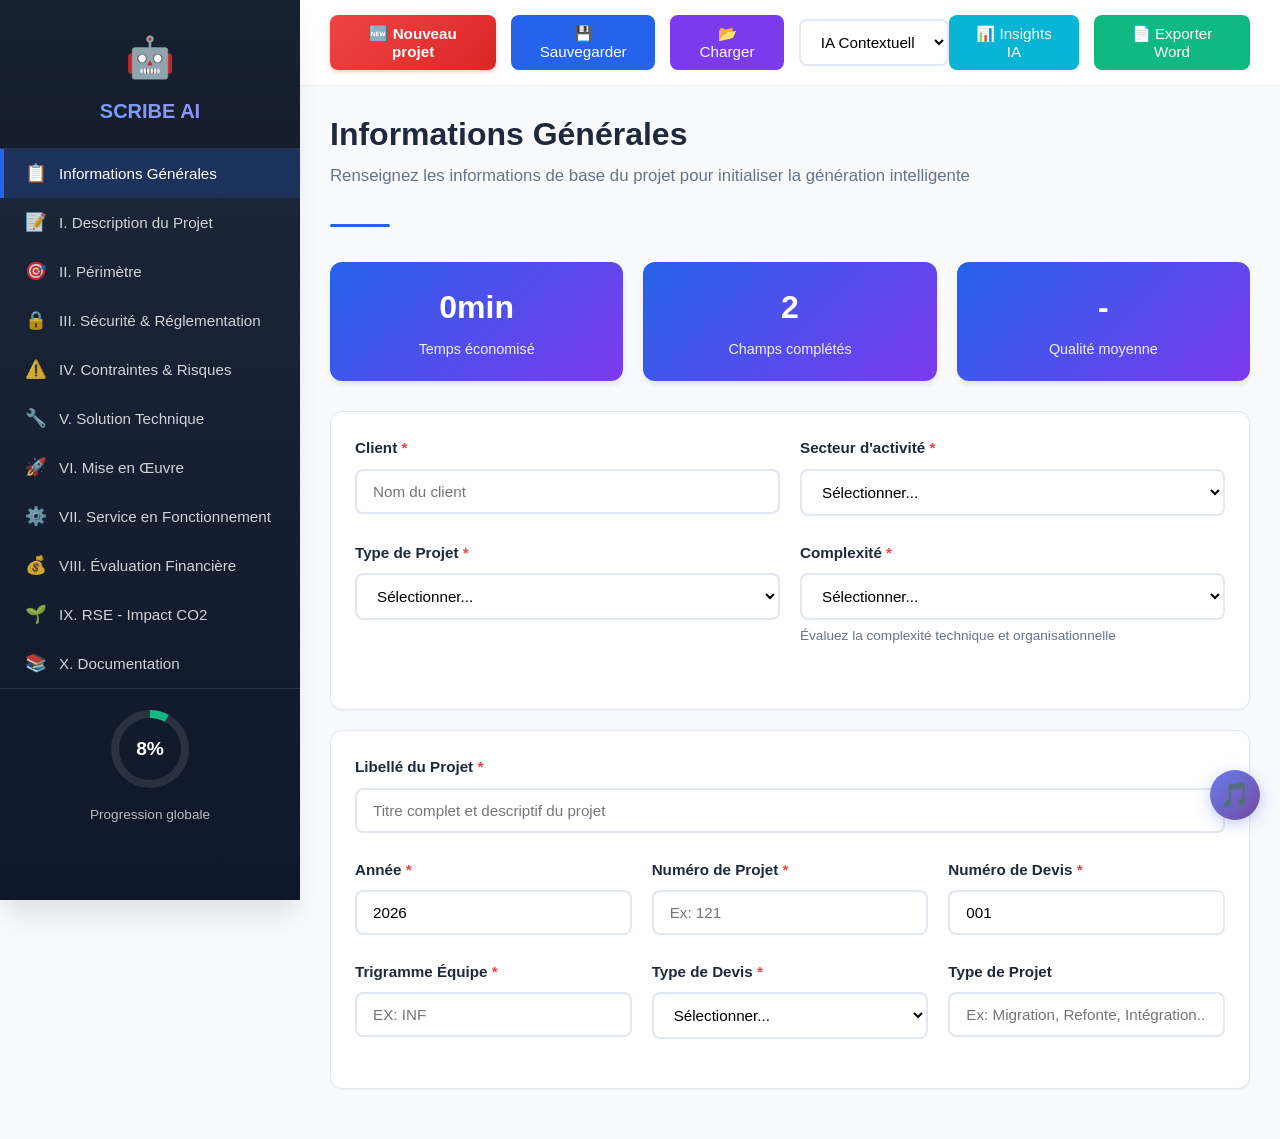
==== html/index.html @ 8eee84ea "Add html folder with documentation/interface" ====
<!DOCTYPE html>
<html lang="fr">
<head>
    <meta charset="UTF-8">
    <meta name="viewport" content="width=device-width, initial-scale=1.0">
    <title>SCRIBE AI - Générateur Intelligent de Notes de Cadrage</title>
    
    <!-- CSS -->
    <link rel="stylesheet" href="css/main.css">
    <link rel="stylesheet" href="css/components.css">
    <link rel="stylesheet" href="css/responsive.css">
    
    <!-- Bibliothèques externes -->
    <script src="https://unpkg.com/docx@8.5.0/build/index.umd.js"></script>
    <script src="https://cdnjs.cloudflare.com/ajax/libs/FileSaver.js/2.0.5/FileSaver.min.js"></script>
    <script src="https://cdnjs.cloudflare.com/ajax/libs/Chart.js/3.9.1/chart.min.js"></script>
</head>
<body>
    <!-- Loading Screen -->
    <div class="loading-screen" id="loadingScreen">
        <div class="loading-content">
            <div class="loading-logo">🤖</div>
            <h2>SCRIBE AI</h2>
            <p>Chargement de votre assistant intelligent...</p>
        </div>
    </div>
    
    <!-- Menu Toggle (Mobile) -->
    <button class="menu-toggle" id="menuToggle">☰</button>
    
    <!-- Main Container -->
    <div class="container">
        <!-- Sidebar -->
        <nav class="sidebar" id="sidebar"></nav>
        
        <!-- Main Content -->
        <div class="main-content">
            <!-- Actions Bar -->
            <div class="actions-bar" id="actionsBar"></div>
            
            <!-- Content Area -->
            <div class="content-area" id="contentArea"></div>
        </div>
    </div>
    
    <!-- Insights Button -->
    <!-- button class="insights-button" id="insightsButton">📊</button-->
    
    <!-- Modals Container -->
    <div id="modalsContainer"></div>
    
    <!-- Scripts -->
    <script type="module" src="js/app.js"></script>
</body>
</html>
---- html/css/main.css ----
/* css/main.css */

/* CSS Variables */
:root {
    --primary-color: #2563eb;
    --primary-dark: #1e40af;
    --secondary-color: #7c3aed;
    --success-color: #10b981;
    --danger-color: #ef4444;
    --warning-color: #f59e0b;
    --info-color: #06b6d4;
    --background-color: #f8fafc;
    --surface-color: #ffffff;
    --text-color: #1e293b;
    --text-secondary: #64748b;
    --border-color: #e2e8f0;
    --shadow-sm: 0 1px 2px 0 rgb(0 0 0 / 0.05);
    --shadow-md: 0 4px 6px -1px rgb(0 0 0 / 0.1);
    --shadow-lg: 0 10px 15px -3px rgb(0 0 0 / 0.1);
    --shadow-xl: 0 20px 25px -5px rgb(0 0 0 / 0.1);
    --sidebar-width: 300px;
    --transition: all 0.3s cubic-bezier(0.4, 0, 0.2, 1);
}

/* Reset and Base Styles */
* {
    margin: 0;
    padding: 0;
    box-sizing: border-box;
}

body {
    font-family: -apple-system, BlinkMacSystemFont, 'Segoe UI', Roboto, 'Helvetica Neue', Arial, sans-serif;
    background-color: var(--background-color);
    color: var(--text-color);
    line-height: 1.6;
    font-size: 15px;
}

/* Typography */
h1, h2, h3, h4, h5, h6 {
    font-weight: 600;
    line-height: 1.2;
    margin-bottom: 0.5em;
}

h1 { font-size: 2rem; }
h2 { font-size: 1.5rem; }
h3 { font-size: 1.25rem; }
h4 { font-size: 1.1rem; }

p {
    margin-bottom: 1em;
}

a {
    color: var(--primary-color);
    text-decoration: none;
    transition: var(--transition);
}

a:hover {
    text-decoration: underline;
}

/* Layout */
.container {
    display: flex;
    min-height: 100vh;
}

.main-content {
    margin-left: var(--sidebar-width);
    flex: 1;
    background: var(--background-color);
    min-height: 100vh;
    transition: var(--transition);
}

.content-area {
    padding: 30px;
    max-width: 1200px;
    margin: 0 auto;
}

/* Sections */
.section {
    display: none;
    animation: fadeIn 0.3s ease;
}

.section.active {
    display: block;
}

@keyframes fadeIn {
    from {
        opacity: 0;
        transform: translateY(10px);
    }
    to {
        opacity: 1;
        transform: translateY(0);
    }
}

.section-header {
    margin-bottom: 35px;
    position: relative;
    padding-bottom: 20px;
}

.section-header::after {
    content: '';
    position: absolute;
    bottom: 0;
    left: 0;
    width: 60px;
    height: 3px;
    background: var(--primary-color);
    border-radius: 2px;
}

.section-header h1 {
    color: var(--text-color);
    font-size: 2rem;
    font-weight: 700;
    margin-bottom: 10px;
}

.section-description {
    color: var(--text-secondary);
    font-size: 1.05rem;
}

/* Cards */
.card {
    background: var(--surface-color);
    border-radius: 12px;
    padding: 24px;
    box-shadow: var(--shadow-sm);
    margin-bottom: 20px;
    transition: var(--transition);
    border: 1px solid var(--border-color);
}

.card:hover {
    box-shadow: var(--shadow-md);
}

/* Grid System */
.row {
    display: grid;
    grid-template-columns: repeat(auto-fit, minmax(250px, 1fr));
    gap: 20px;
}

/* Stats Banner */
.stats-banner {
    display: grid;
    grid-template-columns: repeat(auto-fit, minmax(200px, 1fr));
    gap: 20px;
    margin-bottom: 30px;
}

.stat-card {
    background: linear-gradient(135deg, var(--primary-color) 0%, var(--secondary-color) 100%);
    color: white;
    padding: 20px;
    border-radius: 12px;
    text-align: center;
    box-shadow: var(--shadow-md);
}

.stat-value {
    font-size: 2rem;
    font-weight: bold;
    margin-bottom: 5px;
}

.stat-label {
    font-size: 0.9rem;
    opacity: 0.9;
}

/* Loading Screen */
.loading-screen {
    position: fixed;
    top: 0;
    left: 0;
    width: 100%;
    height: 100%;
    background: var(--surface-color);
    display: flex;
    align-items: center;
    justify-content: center;
    z-index: 9999;
    transition: opacity 0.5s ease;
}

.loading-content {
    text-align: center;
}

.loading-logo {
    font-size: 4rem;
    animation: pulse 2s ease-in-out infinite;
    margin-bottom: 20px;
}

@keyframes pulse {
    0%, 100% {
        transform: scale(1);
        opacity: 1;
    }
    50% {
        transform: scale(1.1);
        opacity: 0.8;
    }
}

/* Spinner */
.spinner {
    display: inline-block;
    width: 16px;
    height: 16px;
    border: 2px solid rgba(255,255,255,0.3);
    border-top-color: white;
    border-radius: 50%;
    animation: spin 0.8s linear infinite;
}

@keyframes spin {
    to {
        transform: rotate(360deg);
    }
}

/* Tooltips */
.tooltip {
    position: relative;
    display: inline-block;
}

.tooltip .tooltiptext {
    visibility: hidden;
    background-color: var(--text-color);
    color: white;
    text-align: center;
    border-radius: 6px;
    padding: 8px 12px;
    position: absolute;
    z-index: 1;
    bottom: 125%;
    left: 50%;
    margin-left: -60px;
    opacity: 0;
    transition: opacity 0.3s;
    font-size: 0.85rem;
    white-space: nowrap;
    box-shadow: var(--shadow-lg);
}

.tooltip:hover .tooltiptext {
    visibility: visible;
    opacity: 1;
}

/* Animations */
@keyframes slideIn {
    from {
        transform: translateX(100%);
    }
    to {
        transform: translateX(0);
    }
}

@keyframes slideOut {
    to {
        transform: translateX(120%);
    }
}

/* Utility Classes */
.text-center { text-align: center; }
.text-right { text-align: right; }
.text-left { text-align: left; }

.mt-1 { margin-top: 0.25rem; }
.mt-2 { margin-top: 0.5rem; }
.mt-3 { margin-top: 1rem; }
.mt-4 { margin-top: 1.5rem; }
.mt-5 { margin-top: 3rem; }

.mb-1 { margin-bottom: 0.25rem; }
.mb-2 { margin-bottom: 0.5rem; }
.mb-3 { margin-bottom: 1rem; }
.mb-4 { margin-bottom: 1.5rem; }
.mb-5 { margin-bottom: 3rem; }

.p-1 { padding: 0.25rem; }
.p-2 { padding: 0.5rem; }
.p-3 { padding: 1rem; }
.p-4 { padding: 1.5rem; }
.p-5 { padding: 3rem; }

.hidden { display: none !important; }
.visible { display: block !important; }

/* Accessibility */
.sr-only {
    position: absolute;
    width: 1px;
    height: 1px;
    padding: 0;
    margin: -1px;
    overflow: hidden;
    clip: rect(0, 0, 0, 0);
    white-space: nowrap;
    border-width: 0;
}

/* Focus Styles */
:focus {
    outline: 2px solid var(--primary-color);
    outline-offset: 2px;
}

button:focus,
a:focus {
    outline: 2px solid var(--primary-color);
    outline-offset: 2px;
}

/* Selection */
::selection {
    background-color: var(--primary-color);
    color: white;
}

/* Scrollbar */
::-webkit-scrollbar {
    width: 8px;
    height: 8px;
}

::-webkit-scrollbar-track {
    background: var(--background-color);
}

::-webkit-scrollbar-thumb {
    background: var(--text-secondary);
    border-radius: 4px;
}

::-webkit-scrollbar-thumb:hover {
    background: var(--text-color);
}
---- html/css/components.css ----
/* css/components.css */

/* Sidebar */
.sidebar {
    width: var(--sidebar-width);
    background: linear-gradient(180deg, #1e293b 0%, #0f172a 100%);
    color: white;
    position: fixed;
    height: 100vh;
    overflow-y: auto;
    transition: var(--transition);
    z-index: 1000;
    box-shadow: var(--shadow-xl);
}

.sidebar-header {
    padding: 25px;
    background: rgba(0,0,0,0.2);
    border-bottom: 1px solid rgba(255,255,255,0.1);
    text-align: center;
}

.sidebar-logo {
    font-size: 2.5rem;
    margin-bottom: 10px;
    display: block;
}

.sidebar h2 {
    font-size: 1.25rem;
    font-weight: 600;
    margin: 0;
    background: linear-gradient(135deg, #60a5fa 0%, #a78bfa 100%);
    -webkit-background-clip: text;
    -webkit-text-fill-color: transparent;
}

.nav-section {
    padding: 10px 0;
}

.nav-item {
    display: flex;
    align-items: center;
    padding: 14px 25px;
    color: rgba(255,255,255,0.8);
    text-decoration: none;
    transition: var(--transition);
    cursor: pointer;
    border: none;
    width: 100%;
    text-align: left;
    background: none;
    font-size: 0.95rem;
    position: relative;
    overflow: hidden;
}

.nav-item::before {
    content: '';
    position: absolute;
    left: 0;
    top: 0;
    height: 100%;
    width: 4px;
    background: var(--primary-color);
    transform: translateX(-100%);
    transition: var(--transition);
}

.nav-item:hover {
    background: rgba(255,255,255,0.05);
    color: white;
}

.nav-item.active {
    background: rgba(37, 99, 235, 0.2);
    color: white;
}

.nav-item.active::before {
    transform: translateX(0);
}

.nav-item.completed::after {
    content: '✓';
    margin-left: auto;
    color: var(--success-color);
    font-weight: bold;
}

.nav-icon {
    margin-right: 12px;
    font-size: 1.1rem;
}

/* Progress Indicator */
.sidebar-progress {
    padding: 20px;
    border-top: 1px solid rgba(255,255,255,0.1);
    margin-top: auto;
}

.progress-circle {
    width: 80px;
    height: 80px;
    margin: 0 auto 15px;
    position: relative;
}

.progress-circle svg {
    transform: rotate(-90deg);
}

.progress-circle-bg {
    fill: none;
    stroke: rgba(255,255,255,0.1);
    stroke-width: 8;
}

.progress-circle-fill {
    fill: none;
    stroke: var(--success-color);
    stroke-width: 8;
    stroke-dasharray: 220;
    stroke-dashoffset: 220;
    transition: stroke-dashoffset 0.5s ease;
}

.progress-text {
    position: absolute;
    top: 50%;
    left: 50%;
    transform: translate(-50%, -50%);
    font-size: 1.2rem;
    font-weight: bold;
}

/* Actions Bar */
.actions-bar {
    background: var(--surface-color);
    padding: 15px 30px;
    box-shadow: var(--shadow-sm);
    display: flex;
    justify-content: space-between;
    align-items: center;
    position: sticky;
    top: 0;
    z-index: 100;
    backdrop-filter: blur(10px);
    background: rgba(255,255,255,0.9);
}

.actions-left,
.actions-right {
    display: flex;
    gap: 15px;
    align-items: center;
}

/* Buttons */
.btn {
    padding: 10px 20px;
    border: none;
    border-radius: 8px;
    font-size: 0.95rem;
    font-weight: 500;
    cursor: pointer;
    transition: var(--transition);
    display: inline-flex;
    align-items: center;
    gap: 8px;
    text-decoration: none;
    position: relative;
    overflow: hidden;
}

.btn::before {
    content: '';
    position: absolute;
    top: 50%;
    left: 50%;
    width: 0;
    height: 0;
    border-radius: 50%;
    background: rgba(255,255,255,0.2);
    transform: translate(-50%, -50%);
    transition: width 0.3s, height 0.3s;
}

.btn:active::before {
    width: 300px;
    height: 300px;
}

.btn-primary {
    background: var(--primary-color);
    color: white;
}

.btn-primary:hover {
    background: var(--primary-dark);
    transform: translateY(-1px);
    box-shadow: var(--shadow-md);
}

.btn-secondary {
    background: var(--secondary-color);
    color: white;
}

.btn-success {
    background: var(--success-color);
    color: white;
}

.btn-danger {
    background: var(--danger-color);
    color: white;
}

.btn-danger:hover {
    background: #dc2626;
}

.btn-info {
    background: var(--info-color);
    color: white;
}

.btn-ai {
    background: linear-gradient(135deg, #8b5cf6 0%, #ec4899 100%);
    color: white;
    font-size: 0.9rem;
}

.btn-ai:hover {
    transform: translateY(-1px);
    box-shadow: 0 4px 12px rgba(139, 92, 246, 0.3);
}

.btn-small {
    padding: 5px 12px;
    font-size: 0.85rem;
}

.btn:disabled {
    opacity: 0.6;
    cursor: not-allowed;
    transform: none !important;
}

/* Form Elements */
.form-group {
    margin-bottom: 25px;
}

.form-group label {
    display: block;
    margin-bottom: 8px;
    font-weight: 600;
    color: var(--text-color);
    font-size: 0.95rem;
}

.form-group .required::after {
    content: ' *';
    color: var(--danger-color);
}

.form-help {
    font-size: 0.85rem;
    color: var(--text-secondary);
    margin-top: 5px;
}

.form-control {
    width: 100%;
    padding: 12px 16px;
    border: 2px solid var(--border-color);
    border-radius: 8px;
    font-size: 0.95rem;
    transition: var(--transition);
    background: var(--surface-color);
}

.form-control:focus {
    outline: none;
    border-color: var(--primary-color);
    box-shadow: 0 0 0 3px rgba(37, 99, 235, 0.1);
}

.form-control.has-error {
    border-color: var(--danger-color);
}

.form-error {
    color: var(--danger-color);
    font-size: 0.85rem;
    margin-top: 5px;
}

textarea.form-control {
    resize: vertical;
    min-height: 120px;
    font-family: inherit;
}

.input-group {
    display: flex;
    gap: 10px;
    align-items: flex-start;
}

.input-group .form-control {
    flex: 1;
}

/* Array Management */
.array-controls {
    display: flex;
    gap: 10px;
    margin-bottom: 20px;
    align-items: center;
}

.array-list {
    margin-top: 20px;
}

.array-item {
    background: var(--background-color);
    border: 1px solid var(--border-color);
    border-radius: 8px;
    padding: 20px;
    margin-bottom: 15px;
    position: relative;
    transition: var(--transition);
}

.array-item:hover {
    box-shadow: var(--shadow-sm);
    border-color: var(--primary-color);
}

.array-item-header {
    display: flex;
    justify-content: space-between;
    align-items: center;
    margin-bottom: 15px;
}

.array-item-header h4 {
    margin: 0;
    color: var(--primary-color);
    font-size: 1.1rem;
}

.array-item-actions {
    display: flex;
    gap: 5px;
}

.array-fields {
    display: grid;
    gap: 15px;
}

.array-field-row {
    display: grid;
    grid-template-columns: repeat(auto-fit, minmax(200px, 1fr));
    gap: 15px;
}

.array-field {
    flex: 1;
}

.array-field label {
    display: block;
    font-weight: 500;
    font-size: 0.9rem;
    margin-bottom: 5px;
    color: var(--text-secondary);
}

.array-field input,
.array-field select,
.array-field textarea {
    width: 100%;
    padding: 8px 12px;
    border: 1px solid var(--border-color);
    border-radius: 6px;
    font-size: 0.9rem;
    transition: var(--transition);
    background: var(--surface-color);
}

/* Financial Input Specific Styles */
.array-field input[type="number"] {
    font-family: 'Monaco', 'Courier New', monospace;
    text-align: right;
    padding-right: 20px;
}

/* Negative values styling for decommissioning costs */
#coutsFonctionnement-list input.financial-input.negative-value {
    color: var(--danger-color);
    font-weight: 600;
}

#coutsFonctionnement-list .array-item.has-negative-value {
    border-color: var(--danger-color);
    background-color: rgba(239, 68, 68, 0.05);
}

#coutsFonctionnement-list .array-item.has-negative-value .array-item-header h4 {
    color: var(--danger-color);
}

#coutsFonctionnement-list .array-item.has-negative-value .array-item-header h4::after {
    content: ' (Décommissionnement)';
    font-size: 0.85rem;
    font-weight: normal;
    opacity: 0.8;
}

/* Hide spinner arrows for financial inputs */
#coutsConstruction-list input[type="number"]::-webkit-inner-spin-button,
#coutsConstruction-list input[type="number"]::-webkit-outer-spin-button,
#coutsFonctionnement-list input[type="number"]::-webkit-inner-spin-button,
#coutsFonctionnement-list input[type="number"]::-webkit-outer-spin-button {
    -webkit-appearance: none;
    margin: 0;
}

#coutsConstruction-list input[type="number"],
#coutsFonctionnement-list input[type="number"] {
    -moz-appearance: textfield; /* Firefox */
}

/* Enhanced focus state for financial inputs */
#coutsConstruction-list input[type="number"]:focus,
#coutsFonctionnement-list input[type="number"]:focus {
    border-color: var(--success-color);
    box-shadow: 0 0 0 3px rgba(16, 185, 129, 0.1);
    background-color: #FFFEF7;
}

/* Currency symbol for financial fields */
.currency-field {
    position: relative;
}

.currency-field input {
    padding-right: 30px; /* Make space for the currency symbol */
}

.currency-field::after {
    content: '€';
    position: absolute;
    right: 12px;
    bottom: 11px; /* Position relative to the input field */
    color: var(--text-secondary);
    font-size: 0.9rem;
    pointer-events: none;
    line-height: 1;
}

/* Calculated field styling */
.array-field input[readonly] {
    background-color: var(--background-color);
    color: var(--success-color);
    font-weight: 600;
    cursor: not-allowed;
}

/* Negative calculated field */
.array-field input[readonly].negative-value {
    color: var(--danger-color);
}

.array-field textarea {
    resize: vertical;
    min-height: 60px;
}

/* Alerts */
.alert {
    padding: 16px 20px;
    border-radius: 8px;
    margin-bottom: 20px;
    display: flex;
    align-items: flex-start;
    gap: 12px;
}

.alert-info {
    background: rgba(6, 182, 212, 0.1);
    color: var(--info-color);
    border: 1px solid rgba(6, 182, 212, 0.2);
}

.alert-success {
    background: rgba(16, 185, 129, 0.1);
    color: var(--success-color);
    border: 1px solid rgba(16, 185, 129, 0.2);
}

.alert-error {
    background: rgba(239, 68, 68, 0.1);
    color: var(--danger-color);
    border: 1px solid rgba(239, 68, 68, 0.2);
}

.alert-warning {
    background: rgba(245, 158, 11, 0.1);
    color: var(--warning-color);
    border: 1px solid rgba(245, 158, 11, 0.2);
}

/* Generation Feedback */
.generation-feedback {
    margin-top: 12px;
    padding: 12px;
    background: rgba(37, 99, 235, 0.05);
    border-radius: 8px;
    display: none;
    animation: slideDown 0.3s ease;
}

@keyframes slideDown {
    from {
        opacity: 0;
        transform: translateY(-10px);
    }
    to {
        opacity: 1;
        transform: translateY(0);
    }
}

.generation-feedback.show {
    display: block;
}

.feedback-actions {
    display: flex;
    gap: 8px;
    margin-bottom: 10px;
    flex-wrap: wrap;
}

.feedback-btn {
    padding: 6px 12px;
    border: 1px solid var(--border-color);
    border-radius: 6px;
    background: var(--surface-color);
    cursor: pointer;
    font-size: 0.85rem;
    transition: var(--transition);
    display: flex;
    align-items: center;
    gap: 4px;
}

.feedback-btn:hover {
    border-color: var(--primary-color);
    background: rgba(37, 99, 235, 0.05);
}

.feedback-btn.selected {
    background: var(--primary-color);
    color: white;
    border-color: var(--primary-color);
}

.quality-indicator {
    display: inline-flex;
    align-items: center;
    gap: 4px;
    padding: 4px 10px;
    background: rgba(16, 185, 129, 0.1);
    color: var(--success-color);
    border-radius: 20px;
    font-size: 0.85rem;
    font-weight: 500;
}

/* Financial Summary */
.financial-summary {
    margin-top: 20px;
    padding: 20px;
    background: var(--background-color);
    border-radius: 8px;
    border: 1px solid var(--border-color);
}

.summary-row {
    display: flex;
    justify-content: space-between;
    align-items: center;
    padding: 10px 0;
    border-bottom: 1px solid var(--border-color);
}

.summary-row:last-child {
    border-bottom: none;
}

.summary-row.total {
    font-size: 1.1rem;
    font-weight: bold;
    color: var(--primary-color);
    padding-top: 15px;
    border-top: 2px solid var(--primary-color);
}

/* Modals */
.modal {
    display: none;
    position: fixed;
    top: 0;
    left: 0;
    width: 100%;
    height: 100%;
    background: rgba(0, 0, 0, 0.5);
    z-index: 2000;
    align-items: center;
    justify-content: center;
    backdrop-filter: blur(4px);
}

.modal.active {
    display: flex;
    animation: fadeIn 0.3s ease;
}

.modal-content {
    background: var(--surface-color);
    border-radius: 12px;
    max-width: 600px;
    width: 90%;
    max-height: 80vh;
    display: flex;
    flex-direction: column;
    box-shadow: var(--shadow-xl);
    animation: slideIn 0.3s ease;
}

.modal-content.modal-large {
    max-width: 900px;
}

.modal-content.modal-small {
    max-width: 400px;
}

.modal-header {
    padding: 24px;
    border-bottom: 1px solid var(--border-color);
    display: flex;
    justify-content: space-between;
    align-items: center;
}

.modal-header h3 {
    margin: 0;
    font-size: 1.5rem;
    color: var(--text-color);
}

.modal-close {
    background: none;
    border: none;
    font-size: 1.5rem;
    cursor: pointer;
    color: var(--text-secondary);
    width: 32px;
    height: 32px;
    display: flex;
    align-items: center;
    justify-content: center;
    border-radius: 6px;
    transition: var(--transition);
}

.modal-close:hover {
    background: var(--background-color);
    color: var(--text-color);
}

.modal-body {
    padding: 24px;
    overflow-y: auto;
    flex: 1;
}

.modal-footer {
    padding: 24px;
    border-top: 1px solid var(--border-color);
    display: flex;
    justify-content: flex-end;
    gap: 10px;
}

/* Insights Dashboard */
.insights-button {
    position: fixed;
    bottom: 30px;
    right: 30px;
    width: 60px;
    height: 60px;
    border-radius: 50%;
    background: var(--primary-color);
    color: white;
    border: none;
    box-shadow: var(--shadow-lg);
    cursor: pointer;
    display: flex;
    align-items: center;
    justify-content: center;
    font-size: 1.5rem;
    transition: var(--transition);
}

.insights-button:hover {
    transform: scale(1.1);
    box-shadow: var(--shadow-xl);
}

.insights-stats {
    display: grid;
    grid-template-columns: repeat(auto-fit, minmax(200px, 1fr));
    gap: 20px;
    margin-bottom: 30px;
}

.insight-stat-card {
    background: var(--background-color);
    padding: 20px;
    border-radius: 8px;
    text-align: center;
    border: 1px solid var(--border-color);
}

.insight-stat-value {
    font-size: 2rem;
    font-weight: bold;
    color: var(--primary-color);
    margin-bottom: 5px;
}

.insight-stat-label {
    font-size: 0.9rem;
    color: var(--text-secondary);
}

.insights-details,
.insights-recommendations {
    margin-bottom: 30px;
}

.insights-details h4,
.insights-recommendations h4 {
    margin-bottom: 15px;
    color: var(--text-color);
}

.field-insights-list {
    display: grid;
    gap: 15px;
}

.field-insight-card {
    background: var(--background-color);
    padding: 15px;
    border-radius: 8px;
    border: 1px solid var(--border-color);
}

.field-insight-header {
    display: flex;
    justify-content: space-between;
    align-items: center;
    margin-bottom: 10px;
}

.field-insight-name {
    font-weight: bold;
    color: var(--primary-color);
}

.field-insight-stats {
    display: flex;
    gap: 15px;
    font-size: 0.85rem;
    color: var(--text-secondary);
}

.field-insight-recommendations {
    margin-top: 10px;
    padding-top: 10px;
    border-top: 1px solid var(--border-color);
}

.recommendation-item {
    display: flex;
    align-items: start;
    gap: 8px;
    margin-bottom: 5px;
    font-size: 0.9rem;
}

.recommendation-item span:first-child {
    color: var(--success-color);
}

/* Notifications */
.notification-container {
    position: fixed;
    top: 20px;
    right: 20px;
    z-index: 9999;
    display: flex;
    flex-direction: column;
    gap: 10px;
}

.notification {
    padding: 16px 24px;
    border-radius: 8px;
    box-shadow: var(--shadow-lg);
    display: flex;
    align-items: center;
    gap: 12px;
    animation: slideIn 0.3s ease;
    max-width: 400px;
}

.notification-success {
    background: var(--success-color);
    color: white;
}

.notification-error {
    background: var(--danger-color);
    color: white;
}

.notification-info {
    background: var(--info-color);
    color: white;
}

.notification-warning {
    background: var(--warning-color);
    color: white;
}

/* Menu Toggle (Mobile) */
.menu-toggle {
    display: none;
    position: fixed;
    top: 20px;
    left: 20px;
    z-index: 1001;
    background: var(--primary-color);
    color: white;
    border: none;
    padding: 10px;
    border-radius: 8px;
    cursor: pointer;
    box-shadow: var(--shadow-md);
}

/* API Status */
.api-status {
    display: flex;
    align-items: center;
    gap: 10px;
    margin-top: 10px;
    padding: 10px;
    background: var(--background-color);
    border-radius: 6px;
}

.status-indicator {
    width: 12px;
    height: 12px;
    border-radius: 50%;
    background: var(--warning-color);
    animation: pulse 2s ease-in-out infinite;
}

.status-indicator.online {
    background: var(--success-color);
}

.status-indicator.offline {
    background: var(--danger-color);
    animation: none;
}

/* Ajouter ces styles dans components.css */

/* Bouton Nouveau Projet */
#newProjectBtn {
    background: linear-gradient(135deg, #ef4444 0%, #dc2626 100%);
    color: white;
    font-weight: 600;
    border: none;
    box-shadow: 0 2px 4px rgba(239, 68, 68, 0.3);
}

#newProjectBtn:hover {
    background: linear-gradient(135deg, #dc2626 0%, #b91c1c 100%);
    transform: translateY(-1px);
    box-shadow: 0 4px 8px rgba(239, 68, 68, 0.4);
}

/* Array controls spacing */
.array-controls {
    display: flex;
    gap: 10px;
    margin-bottom: 20px;
    align-items: center;
    flex-wrap: wrap;
}

/* Clear button specific style */
.array-controls .btn-danger {
    background: linear-gradient(135deg, #f87171 0%, #ef4444 100%);
    font-size: 0.9rem;
}

.array-controls .btn-danger:hover {
    background: linear-gradient(135deg, #ef4444 0%, #dc2626 100%);
}

/* Mobile responsive adjustments */
@media (max-width: 768px) {
    .array-controls {
        flex-direction: column;
        align-items: stretch;
    }
    
    .array-controls .btn {
        width: 100%;
        justify-content: center;
    }
    
    .actions-bar {
        flex-direction: column;
        gap: 15px;
    }
    
    .actions-left,
    .actions-right {
        width: 100%;
        flex-wrap: wrap;
        justify-content: center;
    }
    
    #newProjectBtn {
        order: -1; /* Place en premier sur mobile */
        width: 100%;
    }
}

/* Animation for clear action */
@keyframes shake {
    0%, 100% { transform: translateX(0); }
    10%, 30%, 50%, 70%, 90% { transform: translateX(-2px); }
    20%, 40%, 60%, 80% { transform: translateX(2px); }
}

.array-item.removing {
    animation: shake 0.5s ease;
    opacity: 0.6;
}

/* Tooltip improvement for mobile */
@media (max-width: 768px) {
    .tooltip .tooltiptext {
        bottom: auto;
        top: 125%;
        margin-left: -80px;
    }
    
    .tooltip .tooltiptext::after {
        content: "";
        position: absolute;
        bottom: 100%;
        left: 50%;
        margin-left: -5px;
        border-width: 5px;
        border-style: solid;
        border-color: transparent transparent var(--text-color) transparent;
    }
}

/* Architecture Schema Upload */
.architecture-upload-container {
    margin-top: 15px;
    border: 2px dashed var(--border-color);
    border-radius: 8px;
    padding: 20px;
    background: var(--background-color);
}

.architecture-upload {
    text-align: center;
}

.architecture-preview {
    position: relative;
    text-align: center;
}

.architecture-preview img {
    max-width: 100%;
    max-height: 400px;
    border: 1px solid var(--border-color);
    border-radius: 8px;
    margin-bottom: 15px;
    box-shadow: var(--shadow-sm);
}

.architecture-preview .btn {
    position: absolute;
    top: 10px;
    right: 10px;
}

/* Gantt Chart Styles */
.gantt-actions {
    text-align: center;
    padding: 20px;
    background: var(--background-color);
    border-radius: 8px;
}

.gantt-preview {
    margin-top: 20px;
    text-align: center;
    padding: 20px;
    background: var(--background-color);
    border-radius: 8px;
    border: 1px solid var(--border-color);
}

.gantt-preview img {
    max-width: 100%;
    box-shadow: var(--shadow-md);
    border-radius: 8px;
}

/* Gantt Modal Specific Styles */
#ganttChartContainer {
    overflow-x: auto;
    overflow-y: hidden;
}

#ganttChart {
    display: block;
    width: 100%;
    min-width: 800px;
    height: auto;
}

/* Mobile adjustments for diagrams */
@media (max-width: 768px) {
    .architecture-preview img {
        max-height: 250px;
    }
    
    .gantt-preview {
        padding: 10px;
    }
    
    #ganttChartContainer {
        overflow-x: auto;
        -webkit-overflow-scrolling: touch;
    }
}
---- html/css/responsive.css ----
/* css/responsive.css */

/* Tablet Landscape */
@media (max-width: 1024px) {
    .content-area {
        padding: 20px;
    }
    
    .stats-banner {
        grid-template-columns: repeat(2, 1fr);
    }
    
    .row {
        grid-template-columns: 1fr;
    }
    
    .array-field-row {
        grid-template-columns: 1fr;
    }
}

/* Tablet Portrait */
@media (max-width: 768px) {
    /* Show menu toggle */
    .menu-toggle {
        display: block;
    }
    
    /* Sidebar responsive */
    .sidebar {
        transform: translateX(-100%);
    }
    
    .sidebar.open {
        transform: translateX(0);
    }
    
    /* Main content full width */
    .main-content {
        margin-left: 0;
    }
    
    /* Actions bar adjustments */
    .actions-bar {
        flex-wrap: wrap;
        gap: 10px;
        padding-left: 60px;
    }
    
    .actions-left,
    .actions-right {
        flex-wrap: wrap;
    }
    
    /* Form adjustments */
    .input-group {
        flex-direction: column;
    }
    
    .input-group .btn {
        width: 100%;
    }
    
    /* Modal adjustments */
    .modal-content {
        width: 95%;
        margin: 10px;
    }
    
    .modal-content.modal-large {
        max-width: 95%;
    }
    
    /* Stats banner single column */
    .stats-banner {
        grid-template-columns: 1fr;
    }
    
    /* Array controls stack */
    .array-controls {
        flex-direction: column;
        align-items: stretch;
    }
    
    .array-controls .btn {
        width: 100%;
    }
    
    /* Insights button smaller */
    .insights-button {
        width: 50px;
        height: 50px;
        font-size: 1.2rem;
        bottom: 20px;
        right: 20px;
    }
}

/* Mobile */
@media (max-width: 480px) {
    /* Typography adjustments */
    body {
        font-size: 14px;
    }
    
    h1 { font-size: 1.5rem; }
    h2 { font-size: 1.25rem; }
    h3 { font-size: 1.1rem; }
    
    /* Content padding */
    .content-area {
        padding: 15px;
    }
    
    /* Section header */
    .section-header {
        margin-bottom: 20px;
        padding-bottom: 15px;
    }
    
    .section-header h1 {
        font-size: 1.5rem;
    }
    
    .section-description {
        font-size: 0.95rem;
    }
    
    /* Cards */
    .card {
        padding: 16px;
        margin-bottom: 15px;
    }
    
    /* Buttons */
    .btn {
        padding: 8px 16px;
        font-size: 0.9rem;
    }
    
    .btn-small {
        padding: 4px 10px;
        font-size: 0.8rem;
    }
    
    /* Form elements */
    .form-control {
        padding: 10px 14px;
        font-size: 0.9rem;
    }
    
    .form-group {
        margin-bottom: 20px;
    }
    
    /* Actions bar */
    .actions-bar {
        padding: 10px 15px;
        padding-left: 55px;
    }
    
    .actions-left,
    .actions-right {
        width: 100%;
        justify-content: center;
    }
    
    /* Array items */
    .array-item {
        padding: 15px;
    }
    
    .array-item-header h4 {
        font-size: 1rem;
    }
    
    .array-field label {
        font-size: 0.85rem;
    }
    
    .array-field input,
    .array-field select,
    .array-field textarea {
        padding: 6px 10px;
        font-size: 0.85rem;
    }
    
    /* Sidebar */
    .sidebar-header {
        padding: 20px;
    }
    
    .sidebar-logo {
        font-size: 2rem;
    }
    
    .sidebar h2 {
        font-size: 1.1rem;
    }
    
    .nav-item {
        padding: 12px 20px;
        font-size: 0.9rem;
    }
    
    .nav-icon {
        font-size: 1rem;
    }
    
    /* Progress circle */
    .progress-circle {
        width: 60px;
        height: 60px;
    }
    
    .progress-text {
        font-size: 1rem;
    }
    
    /* Notifications */
    .notification-container {
        top: 10px;
        right: 10px;
        left: 10px;
    }
    
    .notification {
        padding: 12px 16px;
        font-size: 0.9rem;
        max-width: 100%;
    }
    
    /* Modals */
    .modal-header {
        padding: 16px;
    }
    
    .modal-header h3 {
        font-size: 1.25rem;
    }
    
    .modal-body {
        padding: 16px;
    }
    
    .modal-footer {
        padding: 16px;
        flex-wrap: wrap;
    }
    
    .modal-footer .btn {
        flex: 1;
        min-width: 100px;
    }
    
    /* Insights stats */
    .insights-stats {
        grid-template-columns: 1fr;
        gap: 15px;
    }
    
    .insight-stat-card {
        padding: 15px;
    }
    
    .insight-stat-value {
        font-size: 1.5rem;
    }
    
    /* Feedback */
    .feedback-actions {
        justify-content: center;
    }
    
    .feedback-btn {
        padding: 4px 8px;
        font-size: 0.8rem;
    }
    
    /* Financial summary */
    .financial-summary {
        padding: 15px;
    }
    
    .summary-row {
        font-size: 0.9rem;
        padding: 8px 0;
    }
    
    .summary-row.total {
        font-size: 1rem;
    }
    
    /* Alerts */
    .alert {
        padding: 12px 16px;
        font-size: 0.9rem;
    }
    
    /* Quality indicator */
    .quality-indicator {
        font-size: 0.8rem;
        padding: 3px 8px;
    }
}

/* Very small devices */
@media (max-width: 360px) {
    /* Further size reductions */
    .section-header h1 {
        font-size: 1.25rem;
    }
    
    .btn {
        padding: 6px 12px;
        font-size: 0.85rem;
    }
    
    .form-control {
        padding: 8px 12px;
    }
    
    .card {
        padding: 12px;
    }
    
    .array-item {
        padding: 12px;
    }
}

/* Landscape orientation adjustments */
@media (max-height: 600px) and (orientation: landscape) {
    .sidebar-header {
        padding: 15px;
    }
    
    .sidebar-logo {
        font-size: 1.5rem;
        margin-bottom: 5px;
    }
    
    .nav-item {
        padding: 10px 20px;
    }
    
    .progress-circle {
        width: 50px;
        height: 50px;
    }
    
    .progress-text {
        font-size: 0.9rem;
    }
}

/* Print styles */
@media print {
    /* Hide UI elements */
    .sidebar,
    .actions-bar,
    .menu-toggle,
    .insights-button,
    .btn,
    .btn-ai,
    .generation-feedback,
    .notification-container,
    .modal {
        display: none !important;
    }
    
    /* Full width content */
    .main-content {
        margin-left: 0;
    }
    
    /* Reset colors for print */
    * {
        color: black !important;
        background: white !important;
    }
    
    /* Page breaks */
    .section {
        page-break-before: always;
    }
    
    .section:first-child {
        page-break-before: auto;
    }
    
    /* Ensure all sections are visible */
    .section {
        display: block !important;
    }
    
    /* Clean borders */
    .card {
        border: 1px solid #ccc !important;
        box-shadow: none !important;
    }
    
    /* Array items */
    .array-item {
        border: 1px solid #ddd !important;
        page-break-inside: avoid;
    }
    
    /* Headers */
    h1, h2, h3, h4 {
        page-break-after: avoid;
    }
}
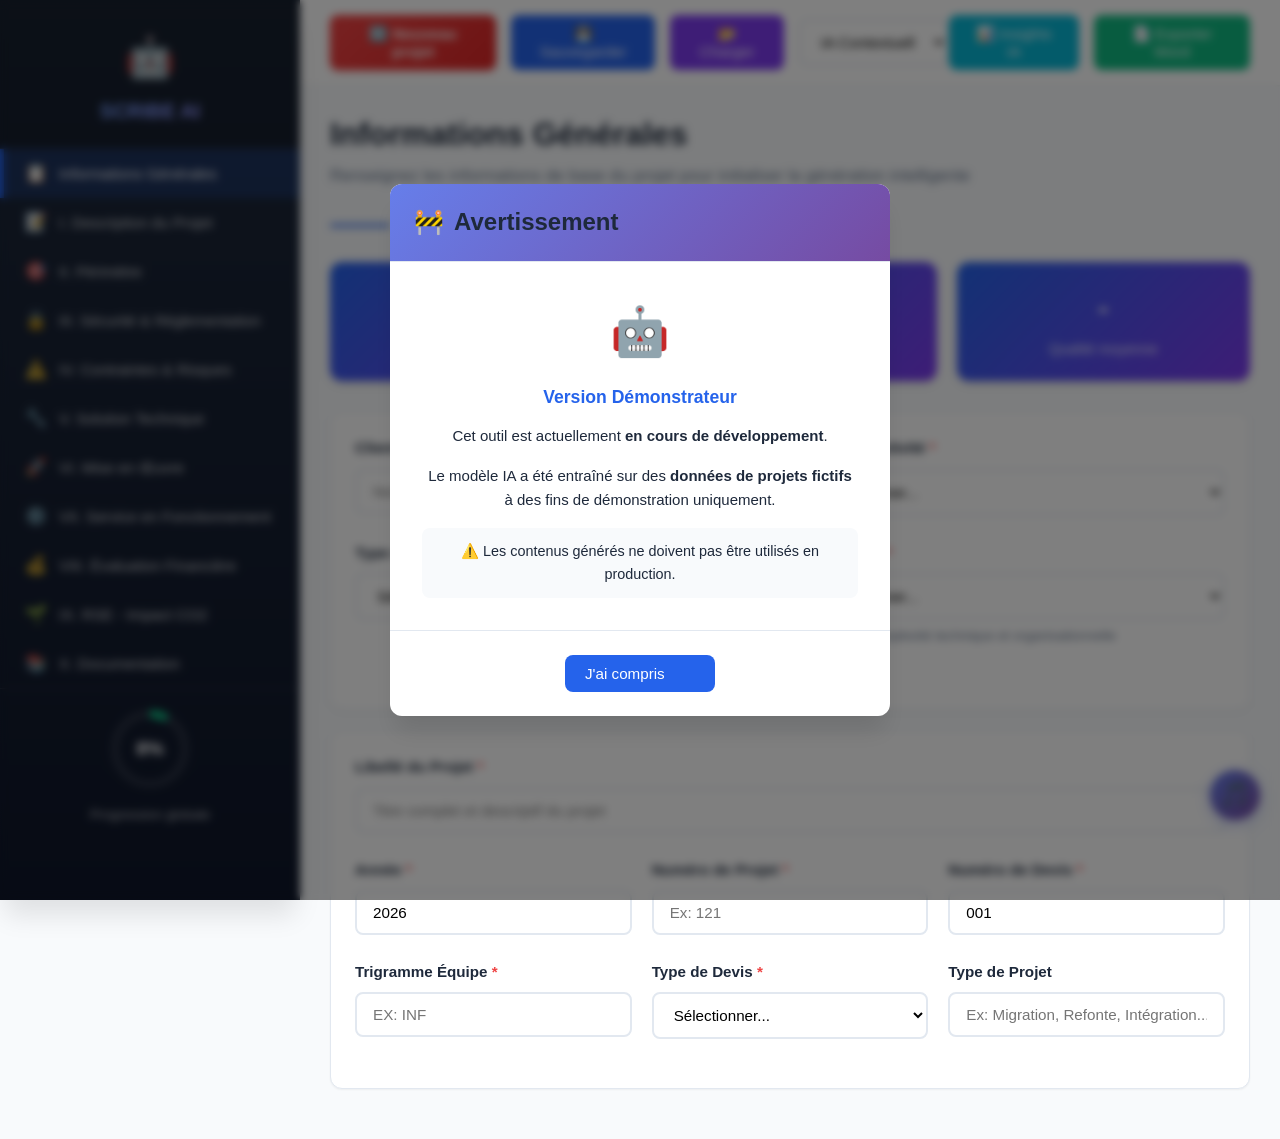
==== commit face8fa4: "Update index.html Disclaimer Popup added" ====
--- a/html/index.html
+++ b/html/index.html
@@ -48,7 +48,60 @@
     
     <!-- Modals Container -->
     <div id="modalsContainer"></div>
-    
+
+    <!-- Disclaimer Modal -->
+    <div class="modal active" id="disclaimerModal">
+        <div class="modal-content modal-small" style="max-width: 500px;">
+            <div class="modal-header" style="background: linear-gradient(135deg, #667eea 0%, #764ba2 100%); color: white; border-radius: 12px 12px 0 0;">
+                <h3 style="display: flex; align-items: center; gap: 10px;">
+                    <span style="font-size: 1.5rem;">🚧</span>
+                    Avertissement
+                </h3>
+            </div>
+            <div class="modal-body" style="text-align: center; padding: 32px;">
+                <div style="font-size: 3rem; margin-bottom: 16px;">🤖</div>
+                <h4 style="margin: 0 0 16px 0; color: var(--primary-color);">Version Démonstrateur</h4>
+                <p style="margin: 0 0 16px 0; line-height: 1.6; color: var(--text-muted);">
+                    Cet outil est actuellement <strong>en cours de développement</strong>.
+                </p>
+                <p style="margin: 0 0 16px 0; line-height: 1.6; color: var(--text-muted);">
+                    Le modèle IA a été entraîné sur des <strong>données de projets fictifs</strong>
+                    à des fins de démonstration uniquement.
+                </p>
+                <div style="background: var(--background-color); border-radius: 8px; padding: 12px; margin-top: 16px;">
+                    <p style="margin: 0; font-size: 0.9rem; color: var(--text-muted);">
+                        ⚠️ Les contenus générés ne doivent pas être utilisés en production.
+                    </p>
+                </div>
+            </div>
+            <div class="modal-footer" style="justify-content: center;">
+                <button class="btn btn-primary" id="disclaimerAccept" style="min-width: 150px;">
+                    J'ai compris
+                </button>
+            </div>
+        </div>
+    </div>
+
+    <!-- Disclaimer Script -->
+    <script>
+        (function() {
+            const modal = document.getElementById('disclaimerModal');
+            const acceptBtn = document.getElementById('disclaimerAccept');
+            const storageKey = 'scribe_disclaimer_accepted';
+
+            // Vérifier si déjà accepté
+            if (localStorage.getItem(storageKey) === 'true') {
+                modal.classList.remove('active');
+            }
+
+            // Gérer le clic sur "J'ai compris"
+            acceptBtn.addEventListener('click', function() {
+                localStorage.setItem(storageKey, 'true');
+                modal.classList.remove('active');
+            });
+        })();
+    </script>
+
     <!-- Scripts -->
     <script type="module" src="js/app.js"></script>
 </body>
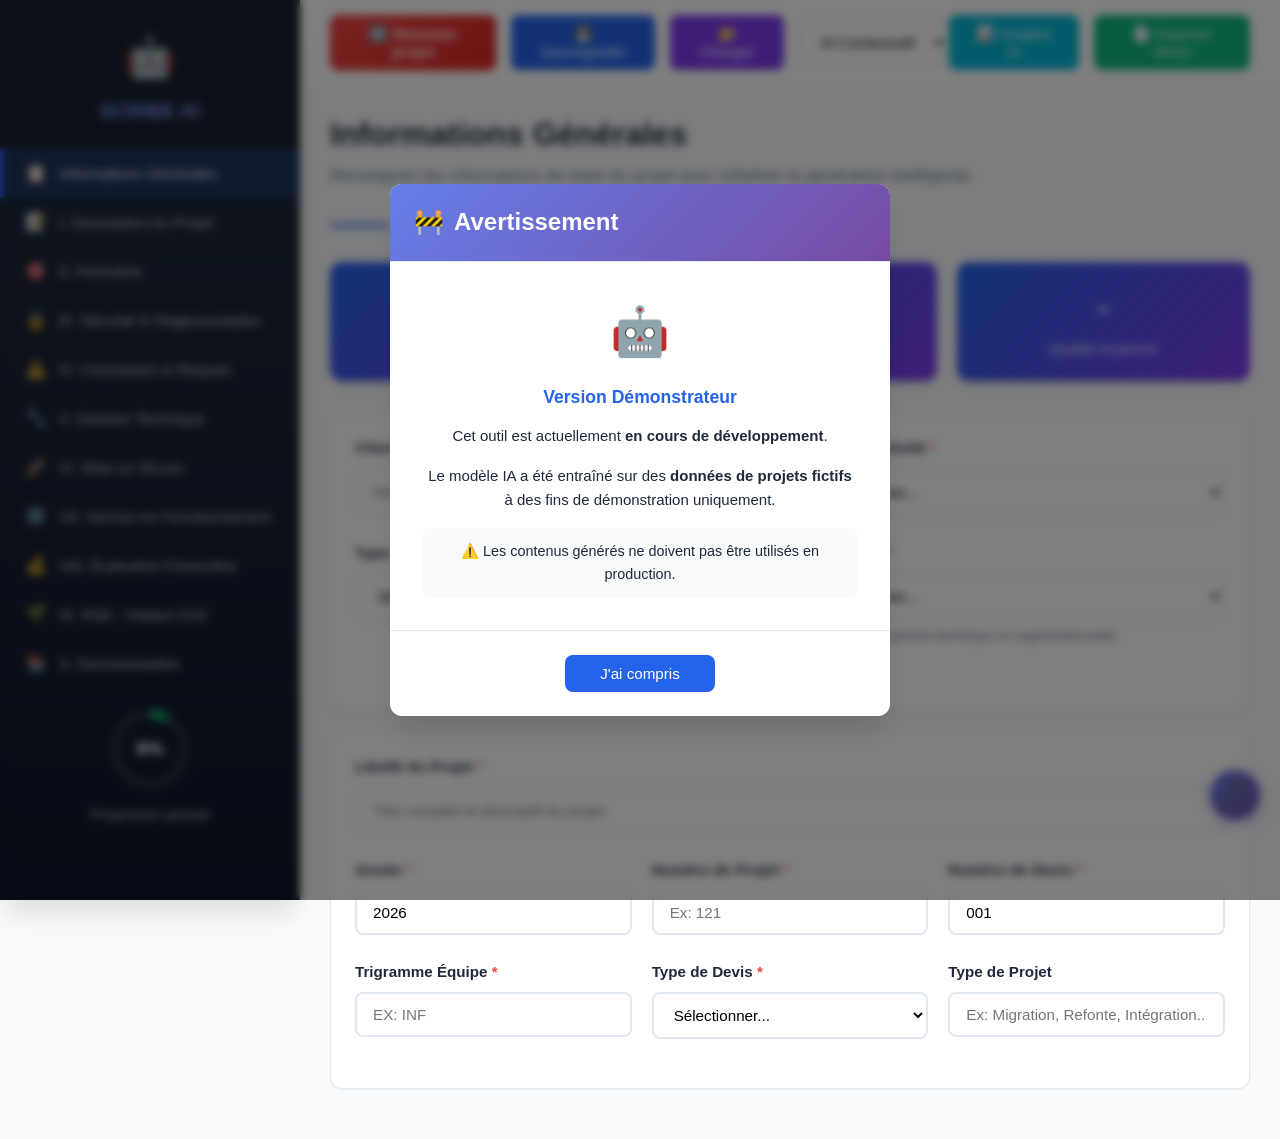
==== commit e9e4601d: "Update index.html" ====
--- a/html/index.html
+++ b/html/index.html
@@ -52,8 +52,8 @@
     <!-- Disclaimer Modal -->
     <div class="modal active" id="disclaimerModal">
         <div class="modal-content modal-small" style="max-width: 500px;">
-            <div class="modal-header" style="background: linear-gradient(135deg, #667eea 0%, #764ba2 100%); color: white; border-radius: 12px 12px 0 0;">
-                <h3 style="display: flex; align-items: center; gap: 10px;">
+            <div class="modal-header" style="background: linear-gradient(135deg, #667eea 0%, #764ba2 100%); border-radius: 12px 12px 0 0;">
+                <h3 style="display: flex; align-items: center; gap: 10px; color: white;">
                     <span style="font-size: 1.5rem;">🚧</span>
                     Avertissement
                 </h3>
@@ -75,7 +75,7 @@
                 </div>
             </div>
             <div class="modal-footer" style="justify-content: center;">
-                <button class="btn btn-primary" id="disclaimerAccept" style="min-width: 150px;">
+                <button class="btn btn-primary" id="disclaimerAccept" style="min-width: 150px; text-align: center; justify-content: center;">
                     J'ai compris
                 </button>
             </div>
